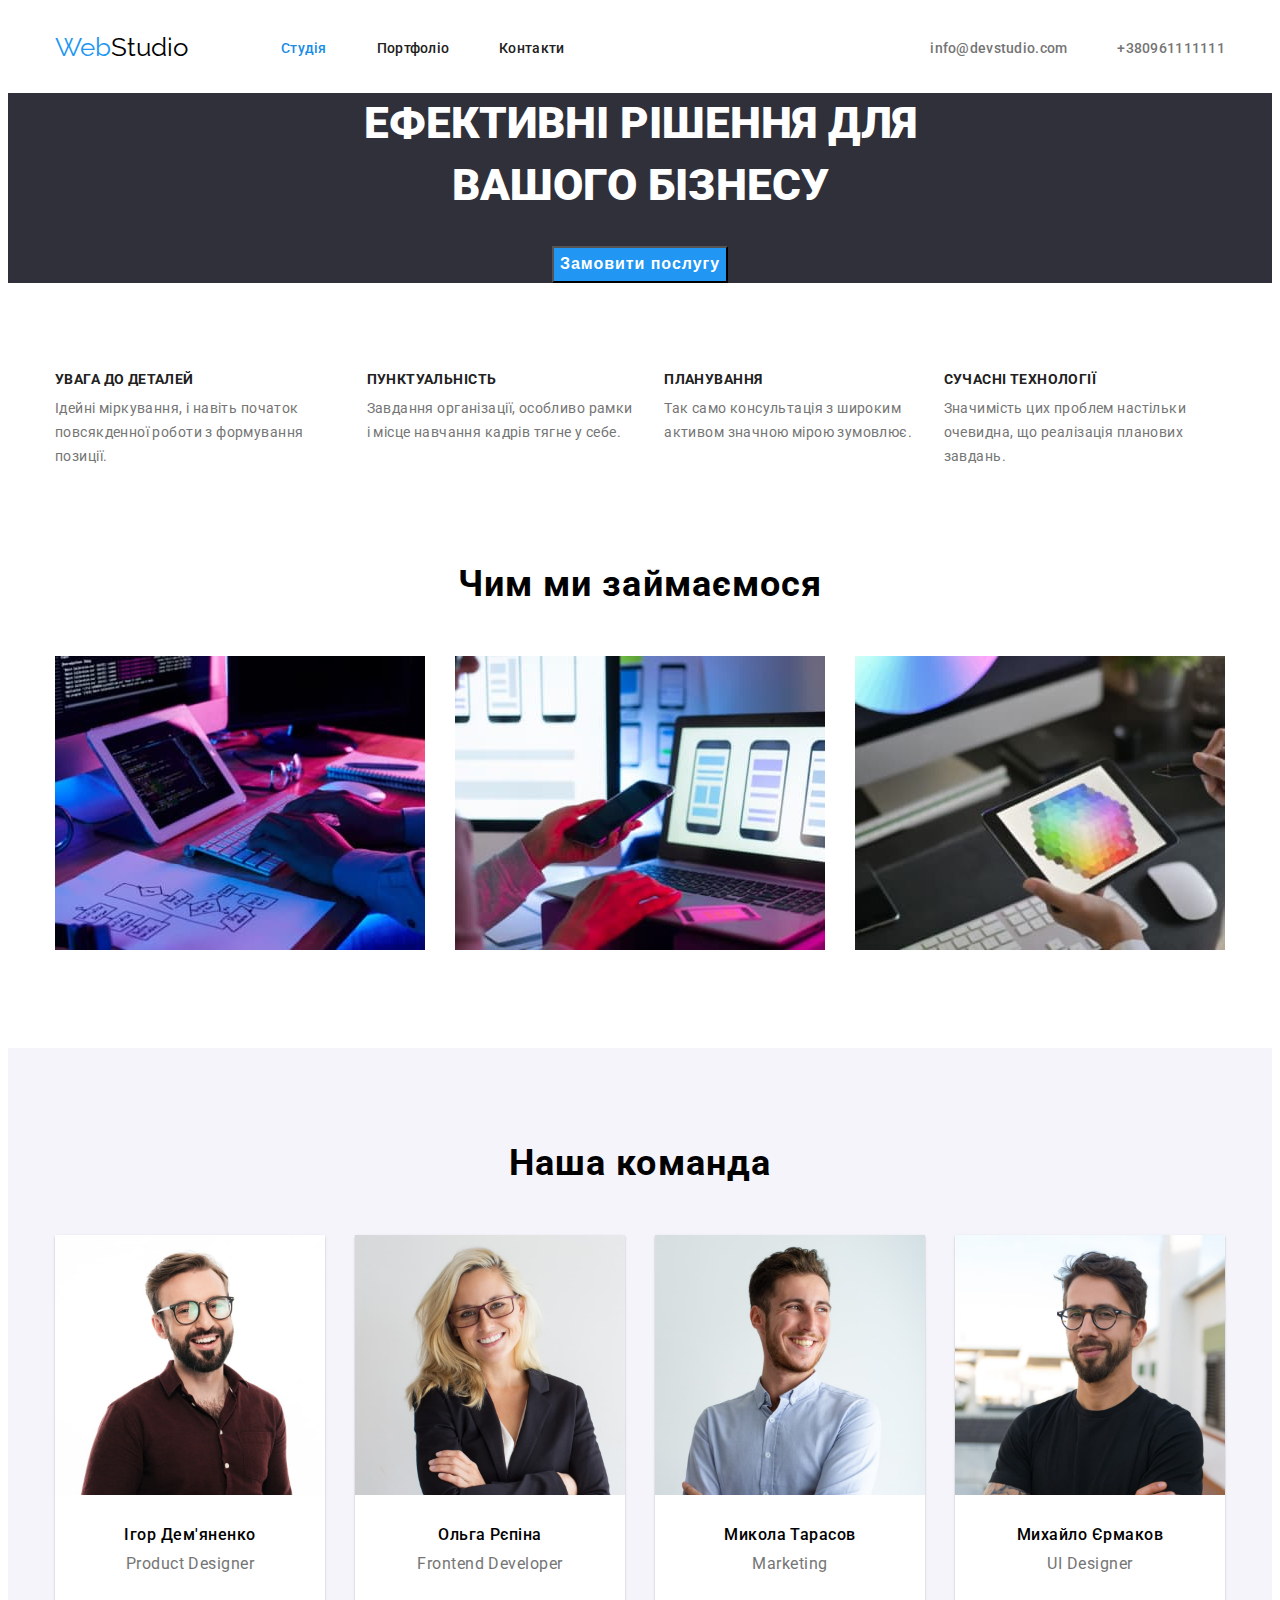
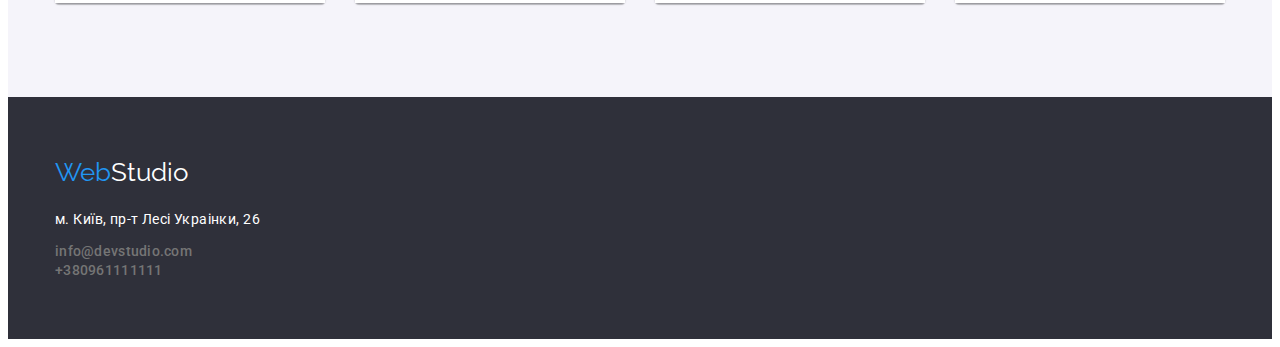
==== index.html @ 24e37d4e "Home work 3" ====
<!DOCTYPE html>
<html lang="uk">
<head>
    <meta charset="UTF-8">
    <meta http-equiv="X-UA-Compatible" content="IE=edge">
    <meta name="viewport" content="width=device-width, initial-scale=1.0">
    <!-- Fonts -->
    <link href="https://fonts.googleapis.com/css2?family=Raleway:wght@700&family=Roboto:wght@400;500;700;900&display=swap" rel="stylesheet">
    <!-- Styles -->
    <link rel="stylesheet" href="https://cdnjs.cloudflare.com/ajax/libs/modern-normalize/1.1.0/modern-normalize.min.css" integrity="sha512-wpPYUAdjBVSE4KJnH1VR1HeZfpl1ub8YT/NKx4PuQ5NmX2tKuGu6U/JRp5y+Y8XG2tV+wKQpNHVUX03MfMFn9Q==" crossorigin="anonymous" referrerpolicy="no-referrer" />
    <link rel="stylesheet" href="./css/styles.css">
    <title>WebStudio</title>
</head>
<body>
    <header class="header">
        <div class="container">
            <div class="header-container">
                <nav class="header-nav">
                    <a class="header-logo link" href="./index.html">Web<span class="header-logo-second">Studio</span></a>
                <ul class="header-menu list">
                    <li><a class="header-link current link" href="./index.html">Студія</a></li>
                    <li><a class="header-link link" href="./portfolio.html">Портфоліо</a></li>
                    <li><a class="header-link link" href="#">Контакти</a></li>
                </ul> 
                </nav>
                <ul class="header-contact list">
                    <li><a class="address-link link" href="mailto:info@devstudio.com">info@devstudio.com</a></li>
                    <li><a class="address-link link" href="tel:+380961111111">+380961111111</a></li>
                </ul>
            </div>
        </div>
    </header>
    <main>
        <section class="main-section-primary">
            <div class="hero-wrap">
                <h1>Ефективні рішення для вашого бізнесу</h1>
                <button class="hero-button" type="button">Замовити послугу</button>
            </div>
        </section> 
        <section>
            <!--TODO:Приховати h2 в CSS щоб не порушувати порядок заголовків -->
            <h2 class="visual-hidden">Характеристики нашої команди</h2>
            <div class="container">
                <div class="container-benefits">
                    <ul class="benefits list">
                        <li>
                            <h3 class="subtitle">Увага до деталей</h3>
                            <p class="subtext">Ідейні міркування, і навіть початок повсякденної роботи з формування позиції.</p>
                        </li>
                        <li>
                            <h3 class="subtitle">Пунктуальність</h3>
                            <p class="subtext">Завдання організації, особливо рамки і місце навчання кадрів тягне у себе.</p>
                        </li>
                        <li>
                            <h3 class="subtitle">Планування</h3>
                            <p class="subtext">Так само консультація з широким активом значною мірою зумовлює.</p>
                        </li>
                        <li>
                            <h3 class="subtitle">Сучасні технології</h3>
                            <p class="subtext">Значимість цих проблем настільки очевидна, що реалізація планових завдань.</p>
                        </li>
                    </ul>
                </div>
            </div>
        </section>
        <section>
            <div class="container">
                <h2 class="section-title">Чим ми займаємося</h2>
            <ul class="service list">
                <li><img src="./images/box1.jpg" width="370" alt="програмування"></li>
                <li><img src="./images/1img.jpg" width="370" alt="телефон"></li>
                <li><img src="./images/2img.jpg" width="370" alt="колір"></li>
            </ul>
            </div>
        </section>
        <section class="team-section">
            <div class="container">
                <h2 class="section-title">Наша команда</h2>
            <ul class="our-team list">
                <li class="team-card">
                    <img class="img-team" src="./images/team1.jpg" width="270" alt="Дезайнер продукту">
                    <div class="team-group">
                        <h3 class="team-name">Ігор Дем'яненко</h3>
                        <p class="team-text">Product Designer</p>
                    </div>
                </li>
                <li class="team-card">
                    <img class="img-team" src="./images/team2.jpg" width="270" alt="Фронтент девелопер">
                    <div class="team-group">
                        <h3 class="team-name">Ольга Рєпіна</h3>
                        <p class="team-text">Frontend Developer</p>
                    </div>
                </li>
                <li class="team-card">
                    <img class="img-team" src="./images/team3.jpg" width="270" alt="Маркетинг">
                    <div class="team-group">
                        <h3 class="team-name">Микола Тарасов</h3>
                        <p class="team-text">Marketing</p>
                    </div>
                </li>
                <li class="team-card">
                    <img class="img-team" src="./images/team4.jpg" width="270" alt="Дизайнер">
                    <div class="team-group">
                        <h3 class="team-name">Михайло Єрмаков</h3>
                        <p class="team-text">UI Designer</p>
                    </div>
                </li>
            </ul>
            </div>
        </section>
    </main>
    <footer class="footer">
        <div class="container">
            <div class="container-footer">
                <a class="footer-logo link" href="./index.html">Web<span class="footer-logo-second">Studio</span></a>
        <address>
            <ul class="list">
                <li><a class="address-place link" href="https://goo.gl/maps/CPtrU1FHBa2aNyZL9" target="_blank" rel="noopener noreferrer nofollow">м. Київ, пр-т Лесі Украінки, 26</a>  
                </li>
                <li> <a class="address-link link" href="mailto:info@devstudio.com">info@devstudio.com</a></li>
                <li><a class="address-link  link" href="tel:+380961111111">+380961111111</a></li>
            </ul>
        </address>
            </div>
        </div>
    </footer>
</body>
</html>
---- css/styles.css ----
/* font-family: 'Raleway', sans-serif;
font-family: 'Roboto', sans-serif; */
:root {
    --logo-color-main:#2196F3;
    --logo-color-header:#000000;
    --logo-color-footer: #FFFFFF;
    --background-footer-color: #2F303A;
    --primary-text-color: #212121;
    --primary-address-color: #757575;
    --section-color-background:#F5F4FA;
    --hero-button-hover: #188CE8;
}



*{
    box-sizing: border-box;
}
body {
    font-family: Roboto,sans-serif;
}
.button {
    cursor: pointer;
}
.link {
    text-decoration: none;
}
.list {
    margin: 0;
    padding: 0;
    list-style-type: none;
}
/* Header */
.header {
    padding: 24px 0 30px 0;
}
.header-logo {
    color: var(--logo-color-main);
    font-family: 'Raleway',sans-serif;
    font-size: 26px;
    line-height: 1.2;
}
.header-logo-second {
    color: var(--logo-color-header);
}
.container {
    max-width: 1200px;
    margin: 0 auto;
    padding: 0 15px;
}
.header-container {
    display: flex;
    align-items: center;
    justify-content: space-between;
}
.header-nav {
    display: flex;
    flex-grow: 1;
    justify-content: start;
    align-items: center;
    gap: 93px;
}
.header-menu {
    display: flex;
    align-items:center;
    gap: 50px;
}
.header-contact {
    display: flex;
    align-items: center;
    gap: 50px;
}
.header-link {
    color: var(--primary-text-color);
    font-weight: 500;
    font-size: 14px;
    line-height: 1.1;
    letter-spacing: 0.02em;
}
.header-link:hover, .header-link:focus {
    color: var(--logo-color-main);
}
.address-link {
    display: inline-block;
    margin-bottom: 9px;
    color: var(--primary-address-color);
    font-weight: 500;
    font-size: 14px;
    line-height: 1.1;
    letter-spacing: 0.02em;
    font-style: normal;
}
.address-link:last-child {
    margin-bottom: 0;
}
.address-link:hover, .address-link:focus {
    color: var(--logo-color-main);
}

.footer {
    background-color: var(--background-footer-color);
}
.container-footer {
    padding: 60px 0;
}
.footer-logo {
    display: inline-block;
    margin-bottom: 20px;
    color: var(--logo-color-main);
    font-family: 'Raleway';
    font-size: 26px;
    line-height: 1.2;
}
.footer-logo-second {
    color: var(--logo-color-footer);
}
.address-place {
    display: inline-block;
    margin-bottom: 9px;
    color: var(--logo-color-footer);
    font-size: 14px;
    line-height: 1.7;
    letter-spacing: 0.03em;
    font-style: normal;
}
.address-place:hover, .address-place:focus {
    color: var(--logo-color-main);
}
.main-section-primary {
    background-color: var(--background-footer-color);
    text-align: center;
    text-transform: uppercase;
}
h1 {
    color: var(--logo-color-footer);
    font-family: 'Roboto';
    font-weight: 900;
    font-size: 44px;
    line-height: 1.4;
    margin-top: 0;
    margin-bottom: 30px;
}
.hero-wrap {
    max-width: 696px;
    margin-left: auto;
    margin-right: auto;
}
.hero-button {
    background-color: var(--logo-color-main);
    color: var(--logo-color-footer);
    font-weight: 700;
    font-size: 16px;
    line-height: 1.9;
    text-align: center;
    letter-spacing: 0.06em;
    cursor: pointer;
}
.hero-button:hover, .hero-button:focus {
    background-color: var(--hero-button-hover) ;
    box-shadow: 0px 4px 4px rgba(0, 0, 0, 0.15);
    border-radius: 4px;
}
/* .button {
    background-color: var(--logo-color-main);
    color: var(--logo-color-footer);
    font-weight: 700;
    font-size: 16px;
    line-height: 1.9;
    text-align: center;
    letter-spacing: 0.06em;
    cursor: pointer;
} */
.visual-hidden {
    position: absolute;
    width: 1px;
    height: 1px;
    margin: -1px;
    border: 0;
    padding: 0;
    white-space: nowrap;
    clip-path: inset(100%);
    clip: rect(0 0 0 0);
    overflow: hidden;
}
.benefits {
    display: flex;
    gap: 30px;
}
.container-benefits {
    padding: 89px 0 94px 0;
}
.subtitle {
    margin: 0 0 10px 0;
    color: var(--primary-text-color);
    font-weight: 700;
    font-size: 14px;
    line-height: 1.1;
    letter-spacing: 0.03em;
    text-transform: uppercase;
}
.subtext {
    margin: 0 auto;
    color:var(--primary-address-color);
    font-size: 14px;
    line-height: 1.7;
    letter-spacing: 0.03em;
}
.service {
    display: flex;
    gap: 30px;
    padding-bottom: 94px;
}
.team-section {
    padding: 94px 0;
    background-color: var(--section-color-background);
}
.section-title {
    margin: 0 0 50px 0;
    font-weight: 700;
    font-size: 36px;
    line-height: 1.2;
    text-align: center;
    letter-spacing: 0.03em
}
.img-team {
    display: block; 
}
.team-card {
    box-shadow: 0px 1px 3px rgba(0, 0, 0, 0.12), 0px 1px 1px rgba(0, 0, 0, 0.14), 0px 2px 1px rgba(0, 0, 0, 0.2);
    border-radius: 0px 0px 4px 4px;
}
.our-team {
    display: flex;
    gap: 30px;
}
.team-group {
    padding: 30px;
    background-color: var(--logo-color-footer);
}
.team-name {
    margin: 0 0 10px 0;
    font-weight: 500;
    font-size: 16px;
    line-height: 1.2;
    text-align: center;
    letter-spacing: 0.03em
}
.team-text {
    margin: 0 auto;
    color: var(--primary-address-color);
    font-size: 16px;
    line-height: 1.2;
    text-align: center;
    letter-spacing: 0.03em;
}
/* Портфоліо */
.header-link.current {
    color: var(--hero-button-hover);
}
.container-filter {
    padding:110px 0 94px 0;

}
.filter {
    margin-bottom: 50px;
    display: flex;
    justify-content: center;
    gap: 8px;
}
.button-filter {
    padding: 6px 22px;
    background-color:  var(--section-color-background);
    border-radius: 4px;
    border: none;
    cursor: pointer;
    font-weight: 500;
    font-size: 16px;
    line-height: 1.6;
    text-align: center;
    letter-spacing: 0.03em;
    font-family: inherit;
}
.button-filter:hover, .button-filter:focus {
    color: var(--logo-color-footer);
    background-color: var(--logo-color-main);
}
.card-gallery {
    border: px solid #EEEEEE;
}
.portfolio-gallery {
    flex-wrap: wrap;
    display: flex;
    gap: 30px;
}
.projects-titles {
    padding: 20px 24px;
    margin-top: 20px;
    margin-bottom: 0;
    color: var(--primary-text-color);
    font-weight: 700;
    font-size: 18px;
    line-height: 2;
    letter-spacing: 0.06em
}
.projects-text {
    margin-bottom: 4px;
    margin-bottom: 0;
    padding: 20px 24px;
    color: var(--primary-address-color);
    font-size: 16px;
    line-height: 1.9;
    letter-spacing: 0.03em;
}
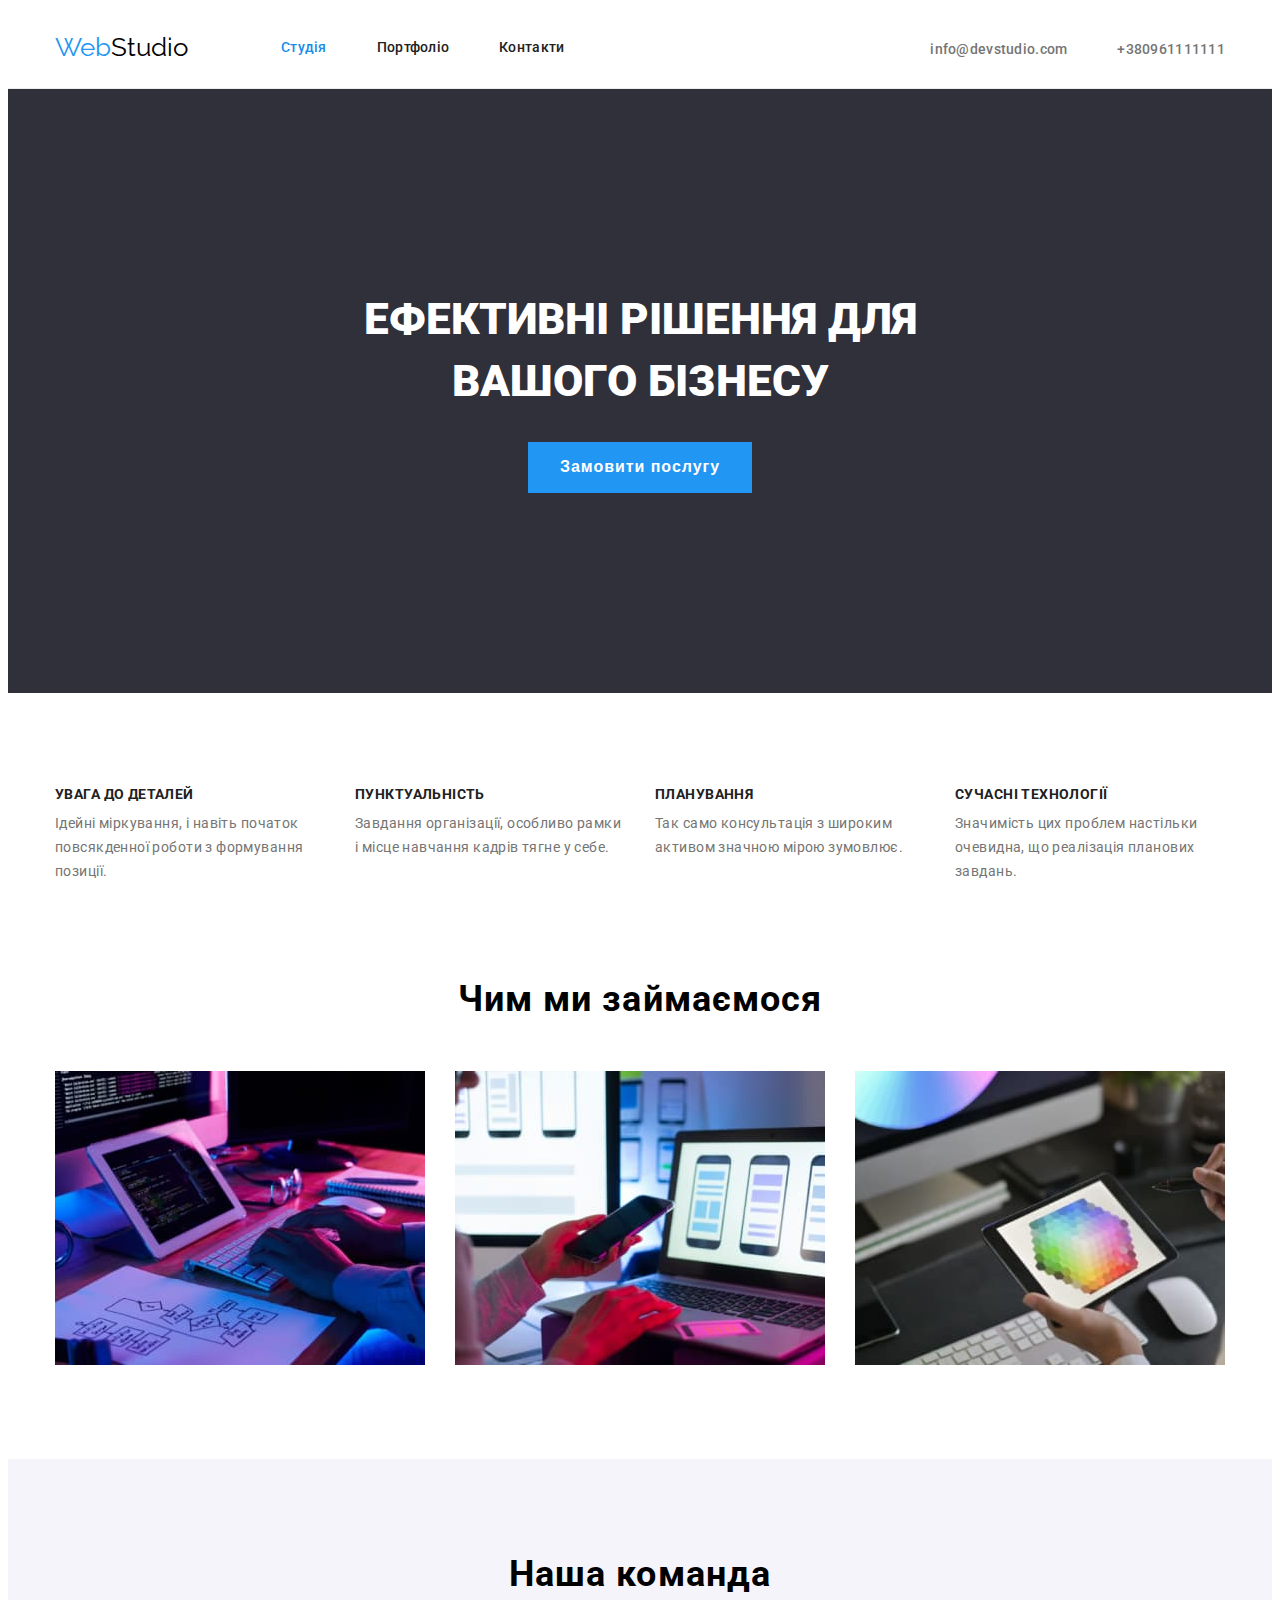
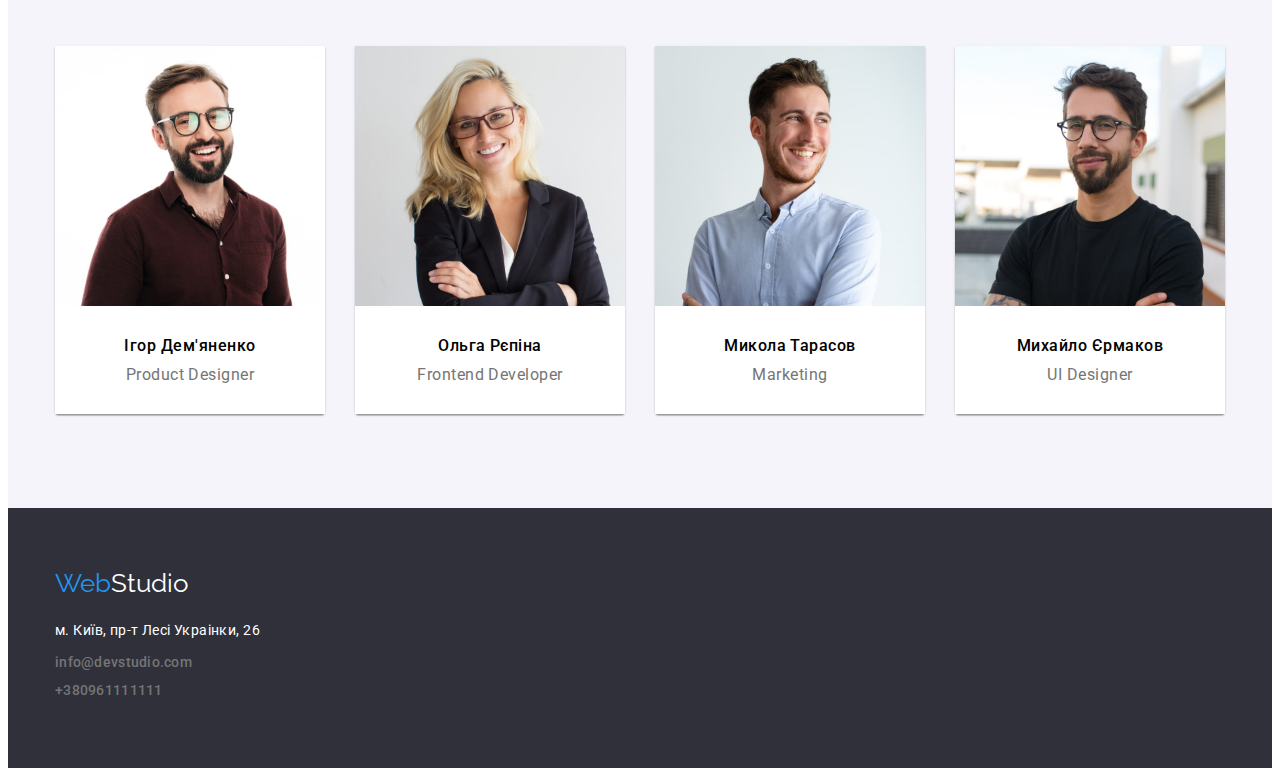
==== commit eca458e5: "added home work 3" ====
--- a/index.html
+++ b/index.html
@@ -13,8 +13,7 @@
 </head>
 <body>
     <header class="header">
-        <div class="container">
-            <div class="header-container">
+        <div class="container header-container">
                 <nav class="header-nav">
                     <a class="header-logo link" href="./index.html">Web<span class="header-logo-second">Studio</span></a>
                 <ul class="header-menu list">
@@ -27,7 +26,6 @@
                     <li><a class="address-link link" href="mailto:info@devstudio.com">info@devstudio.com</a></li>
                     <li><a class="address-link link" href="tel:+380961111111">+380961111111</a></li>
                 </ul>
-            </div>
         </div>
     </header>
     <main>
@@ -37,25 +35,24 @@
                 <button class="hero-button" type="button">Замовити послугу</button>
             </div>
         </section> 
-        <section>
-            <!--TODO:Приховати h2 в CSS щоб не порушувати порядок заголовків -->
-            <h2 class="visual-hidden">Характеристики нашої команди</h2>
+        <section class="section-wrap">
             <div class="container">
-                <div class="container-benefits">
+                <!--TODO:Приховати h2 в CSS щоб не порушувати порядок заголовків -->
+                <h2 class="visual-hidden">Характеристики нашої команди</h2>
                     <ul class="benefits list">
-                        <li>
+                        <li class="benefits-list">
                             <h3 class="subtitle">Увага до деталей</h3>
                             <p class="subtext">Ідейні міркування, і навіть початок повсякденної роботи з формування позиції.</p>
                         </li>
-                        <li>
+                        <li class="benefits-list">
                             <h3 class="subtitle">Пунктуальність</h3>
                             <p class="subtext">Завдання організації, особливо рамки і місце навчання кадрів тягне у себе.</p>
                         </li>
-                        <li>
+                        <li class="benefits-list">
                             <h3 class="subtitle">Планування</h3>
                             <p class="subtext">Так само консультація з широким активом значною мірою зумовлює.</p>
                         </li>
-                        <li>
+                        <li class="benefits-list">
                             <h3 class="subtitle">Сучасні технології</h3>
                             <p class="subtext">Значимість цих проблем настільки очевидна, що реалізація планових завдань.</p>
                         </li>
@@ -63,13 +60,13 @@
                 </div>
             </div>
         </section>
-        <section>
+        <section class="section-service">
             <div class="container">
                 <h2 class="section-title">Чим ми займаємося</h2>
             <ul class="service list">
-                <li><img src="./images/box1.jpg" width="370" alt="програмування"></li>
-                <li><img src="./images/1img.jpg" width="370" alt="телефон"></li>
-                <li><img src="./images/2img.jpg" width="370" alt="колір"></li>
+                <li><img class="img-list" src="./images/box1.jpg" width="370" alt="програмування"></li>
+                <li><img class="img-list" src="./images/1img.jpg" width="370" alt="телефон"></li>
+                <li><img class="img-list" src="./images/2img.jpg" width="370" alt="колір"></li>
             </ul>
             </div>
         </section>
@@ -111,14 +108,13 @@
     </main>
     <footer class="footer">
         <div class="container">
-            <div class="container-footer">
-                <a class="footer-logo link" href="./index.html">Web<span class="footer-logo-second">Studio</span></a>
+            <a class="footer-logo link" href="./index.html">Web<span class="footer-logo-second">Studio</span></a>
         <address>
             <ul class="list">
-                <li><a class="address-place link" href="https://goo.gl/maps/CPtrU1FHBa2aNyZL9" target="_blank" rel="noopener noreferrer nofollow">м. Київ, пр-т Лесі Украінки, 26</a>  
+                <li class="address-list"><a class="address-place link" href="https://goo.gl/maps/CPtrU1FHBa2aNyZL9" target="_blank" rel="noopener noreferrer nofollow">м. Київ, пр-т Лесі Украінки, 26</a>  
                 </li>
-                <li> <a class="address-link link" href="mailto:info@devstudio.com">info@devstudio.com</a></li>
-                <li><a class="address-link  link" href="tel:+380961111111">+380961111111</a></li>
+                <li class="address-list"> <a class="address-link link" href="mailto:info@devstudio.com">info@devstudio.com</a></li>
+                <li class="address-list"><a class="address-link  link" href="tel:+380961111111">+380961111111</a></li>
             </ul>
         </address>
             </div>
--- a/css/styles.css
+++ b/css/styles.css
@@ -32,9 +32,10 @@
 }
 /* Header */
 .header {
-    padding: 24px 0 30px 0;
+    border-bottom: 1px solid #ECECEC;
 }
 .header-logo {
+    padding: 24px 0 25px 0;
     color: var(--logo-color-main);
     font-family: 'Raleway',sans-serif;
     font-size: 26px;
@@ -71,6 +72,8 @@
     gap: 50px;
 }
 .header-link {
+    display: inline-block;
+    padding: 32px 0;
     color: var(--primary-text-color);
     font-weight: 500;
     font-size: 14px;
@@ -98,11 +101,10 @@
 }
 
 .footer {
+    padding: 60px 0;
     background-color: var(--background-footer-color);
 }
-.container-footer {
-    padding: 60px 0;
-}
+
 .footer-logo {
     display: inline-block;
     margin-bottom: 20px;
@@ -116,17 +118,20 @@
 }
 .address-place {
     display: inline-block;
+    color: var(--logo-color-footer);
+    font-size: 14px;
+    line-height: 1.7;
+    letter-spacing: 0.03em;
+    font-style: normal;
+}
+.address-place:hover, .address-place:focus {
+    color: var(--logo-color-main);
+}
+.address-list {
     margin-bottom: 9px;
-    color: var(--logo-color-footer);
-    font-size: 14px;
-    line-height: 1.7;
-    letter-spacing: 0.03em;
-    font-style: normal;
-}
-.address-place:hover, .address-place:focus {
-    color: var(--logo-color-main);
 }
 .main-section-primary {
+    padding: 200px 0;
     background-color: var(--background-footer-color);
     text-align: center;
     text-transform: uppercase;
@@ -146,6 +151,7 @@
     margin-right: auto;
 }
 .hero-button {
+    padding: 10px 32px;
     background-color: var(--logo-color-main);
     color: var(--logo-color-footer);
     font-weight: 700;
@@ -154,22 +160,15 @@
     text-align: center;
     letter-spacing: 0.06em;
     cursor: pointer;
+    border: none;
 }
 .hero-button:hover, .hero-button:focus {
     background-color: var(--hero-button-hover) ;
     box-shadow: 0px 4px 4px rgba(0, 0, 0, 0.15);
-    border-radius: 4px;
-}
-/* .button {
-    background-color: var(--logo-color-main);
-    color: var(--logo-color-footer);
-    font-weight: 700;
-    font-size: 16px;
-    line-height: 1.9;
-    text-align: center;
-    letter-spacing: 0.06em;
-    cursor: pointer;
-} */
+}
+.section-wrap {
+    padding: 94px 0;
+}
 .visual-hidden {
     position: absolute;
     width: 1px;
@@ -186,9 +185,11 @@
     display: flex;
     gap: 30px;
 }
-.container-benefits {
-    padding: 89px 0 94px 0;
-}
+.benefits-list {
+
+    width: 270px;
+}
+
 .subtitle {
     margin: 0 0 10px 0;
     color: var(--primary-text-color);
@@ -205,10 +206,15 @@
     line-height: 1.7;
     letter-spacing: 0.03em;
 }
+.section-service {
+    padding-bottom: 94px;
+}
 .service {
     display: flex;
     gap: 30px;
-    padding-bottom: 94px;
+}
+.img-list {
+    display: block;
 }
 .team-section {
     padding: 94px 0;
@@ -257,8 +263,8 @@
 .header-link.current {
     color: var(--hero-button-hover);
 }
-.container-filter {
-    padding:110px 0 94px 0;
+.section-filter {
+    padding: 94px 0;
 
 }
 .filter {
@@ -284,8 +290,13 @@
     color: var(--logo-color-footer);
     background-color: var(--logo-color-main);
 }
-.card-gallery {
-    border: px solid #EEEEEE;
+.card-gallery img {
+    display: block;
+}
+.title-gallery {
+    padding: 20px 24px;
+    border: 1px solid #EEEEEE;
+    border-top: none;
 }
 .portfolio-gallery {
     flex-wrap: wrap;
@@ -293,9 +304,7 @@
     gap: 30px;
 }
 .projects-titles {
-    padding: 20px 24px;
-    margin-top: 20px;
-    margin-bottom: 0;
+    margin: 0 0 4px 0;
     color: var(--primary-text-color);
     font-weight: 700;
     font-size: 18px;
@@ -303,9 +312,7 @@
     letter-spacing: 0.06em
 }
 .projects-text {
-    margin-bottom: 4px;
-    margin-bottom: 0;
-    padding: 20px 24px;
+    margin: 0 auto;
     color: var(--primary-address-color);
     font-size: 16px;
     line-height: 1.9;
